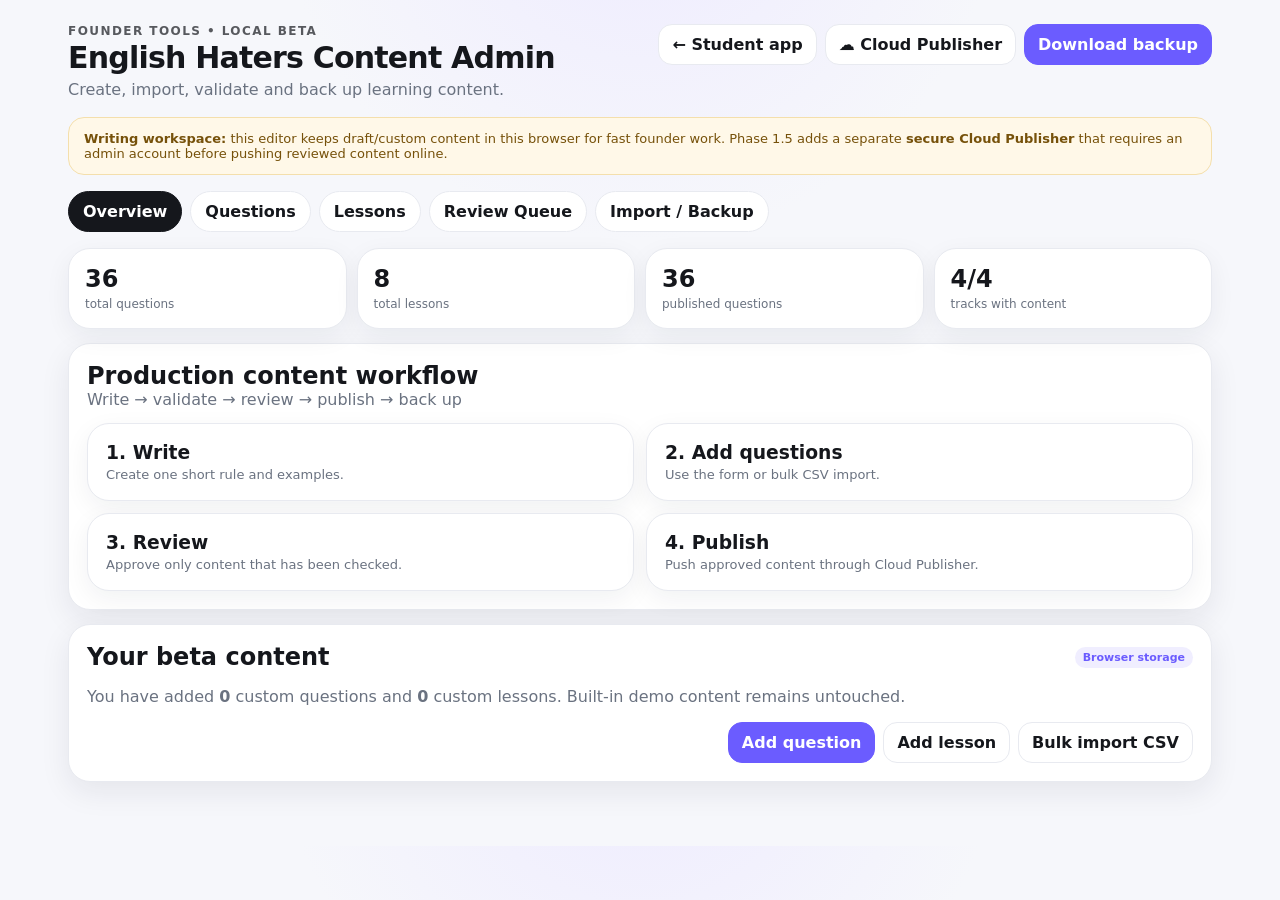
==== admin.html @ be55d84a "V1" ====
<!doctype html>
<html lang="en">
<head>
  <meta charset="utf-8" />
  <meta name="viewport" content="width=device-width, initial-scale=1" />
  <meta name="theme-color" content="#15171c" />
  <meta name="description" content="English Haters Beta content admin." />
  <link rel="stylesheet" href="styles.css" />
  <link rel="stylesheet" href="admin.css" />
  <title>English Haters — Content Admin</title>
</head>
<body>
  <div id="adminApp"></div>
  <script src="data/questions.js"></script>
  <script src="data/lessons.js"></script>
  <script src="admin.js"></script>
</body>
</html>
---- styles.css ----
:root{
  --bg:#f6f7fb;--card:#fff;--text:#15171c;--muted:#6a7280;--line:#e8eaf0;
  --accent:#6b5cff;--accent2:#8c7cff;--good:#1f9d66;--bad:#e14d57;--warn:#e9a23b;
  --radius:22px;--shadow:0 10px 30px rgba(22,27,45,.08)
}
*{box-sizing:border-box} body{margin:0;font-family:Inter,ui-sans-serif,system-ui,-apple-system,Segoe UI,Roboto,Arial;background:var(--bg);color:var(--text)}
button,input,select{font:inherit}.shell{max-width:760px;margin:auto;min-height:100vh;padding:18px 16px 96px}.topbar{display:flex;align-items:center;justify-content:space-between;margin-bottom:18px}.brand{font-weight:900;font-size:20px;letter-spacing:-.5px}.beta{font-size:11px;padding:4px 8px;border-radius:999px;background:#ece9ff;color:#5142d9;margin-left:6px}.avatar{width:38px;height:38px;border-radius:50%;display:grid;place-items:center;background:#15171c;color:#fff;font-weight:800}
.hero{background:linear-gradient(145deg,#15171c,#2d3040);color:#fff;border-radius:28px;padding:22px;box-shadow:var(--shadow);position:relative;overflow:hidden}.hero:after{content:"";position:absolute;width:170px;height:170px;background:rgba(255,255,255,.08);border-radius:50%;right:-55px;top:-65px}.eyebrow{font-size:12px;opacity:.7;text-transform:uppercase;letter-spacing:.12em}.hero h1{font-size:30px;line-height:1.08;margin:8px 0 10px;letter-spacing:-1.1px}.hero p{margin:0;opacity:.78;max-width:520px}.stats{display:grid;grid-template-columns:repeat(3,1fr);gap:10px;margin:14px 0}.stat,.card{background:var(--card);border:1px solid var(--line);border-radius:var(--radius);box-shadow:var(--shadow)}.stat{padding:14px}.stat b{font-size:18px;display:block}.stat span{font-size:12px;color:var(--muted)}
.section-head{display:flex;justify-content:space-between;align-items:center;margin:24px 2px 10px}.section-head h2{font-size:18px;margin:0}.section-head small{color:var(--muted)}.grid{display:grid;grid-template-columns:1fr 1fr;gap:12px}.track{padding:16px;cursor:pointer;transition:.18s transform}.track:hover{transform:translateY(-2px)}.track .icon{font-size:28px}.track h3{margin:9px 0 3px;font-size:17px}.track p{margin:0;color:var(--muted);font-size:13px}.progress{height:8px;background:#efeff5;border-radius:99px;overflow:hidden;margin-top:12px}.progress i{display:block;height:100%;background:var(--accent);border-radius:99px}.cta{width:100%;border:0;border-radius:18px;padding:15px 18px;font-weight:800;cursor:pointer;background:var(--accent);color:#fff}.cta.secondary{background:#fff;color:var(--text);border:1px solid var(--line)}.daily{padding:18px}.daily-row{display:flex;align-items:center;gap:14px}.flame{font-size:34px}.daily h3{margin:0}.daily p{margin:4px 0 0;color:var(--muted);font-size:13px}
.nav{position:fixed;left:50%;transform:translateX(-50%);bottom:0;width:min(760px,100%);display:grid;grid-template-columns:repeat(4,1fr);background:rgba(255,255,255,.95);backdrop-filter:blur(16px);border-top:1px solid var(--line);padding:9px 10px max(9px,env(safe-area-inset-bottom));z-index:20}.nav button{border:0;background:transparent;padding:8px;color:var(--muted);font-size:12px}.nav button.active{color:var(--accent);font-weight:800}.nav b{display:block;font-size:18px;margin-bottom:2px}
.page-title{font-size:28px;letter-spacing:-.8px;margin:8px 0 4px}.sub{color:var(--muted);margin:0 0 18px}.lesson-list{display:grid;gap:10px}.lesson{padding:15px;display:flex;align-items:center;gap:12px;cursor:pointer}.lesson .n{width:38px;height:38px;border-radius:13px;background:#f0eeff;color:var(--accent);display:grid;place-items:center;font-weight:900}.lesson h4{margin:0 0 3px}.lesson p{margin:0;color:var(--muted);font-size:12px}.lesson .arrow{margin-left:auto;color:var(--muted)}
.rule{padding:20px}.rule h2{margin:0 0 10px}.rule p{line-height:1.65}.example{background:#f5f4ff;border:1px solid #e4e0ff;border-radius:16px;padding:14px;margin:12px 0}.quiz{padding:20px}.qmeta{display:flex;justify-content:space-between;color:var(--muted);font-size:12px}.question{font-size:21px;font-weight:800;line-height:1.45;margin:16px 0}.choices{display:grid;gap:10px}.choice{border:1.5px solid var(--line);background:#fff;border-radius:16px;padding:14px;text-align:left;cursor:pointer}.choice.selected{border-color:var(--accent);background:#f6f4ff}.choice.correct{border-color:var(--good);background:#effaf5}.choice.wrong{border-color:var(--bad);background:#fff1f2}.feedback{padding:14px;border-radius:16px;margin-top:12px;font-size:14px}.feedback.good{background:#effaf5;color:#176d4b}.feedback.bad{background:#fff1f2;color:#a22d38}.row{display:flex;gap:10px;margin-top:14px}.row>*{flex:1}.result{text-align:center;padding:26px}.score{font-size:54px;font-weight:950;letter-spacing:-2px}.pill{display:inline-flex;padding:7px 10px;border-radius:999px;background:#f0eeff;color:var(--accent);font-weight:800;font-size:12px;margin:4px}.empty{padding:28px;text-align:center;color:var(--muted)}
@media(max-width:520px){.hero h1{font-size:26px}.grid{grid-template-columns:1fr 1fr}.stats{gap:8px}.stat{padding:11px}.shell{padding-left:12px;padding-right:12px}}
.admin-link{display:block;text-align:center;text-decoration:none;margin-top:12px}

/* Phase 1.3 practice engine */
.mastery-label{display:block;color:var(--muted);font-size:11px;margin-top:6px}.lesson-copy{flex:1;min-width:0}.progress.tiny{height:6px;margin-top:8px}.lesson-copy small{color:var(--muted);font-size:11px}.mastery-box{padding:14px;background:#fafaff;border:1px solid var(--line);border-radius:16px;margin:14px 0}.mastery-box b,.mastery-box span{display:block}.mastery-box span{color:var(--muted);font-size:12px;margin-top:3px}.daily-progress{margin-top:14px}.segment{display:flex;gap:8px;overflow:auto;padding-bottom:8px;margin-bottom:10px;scrollbar-width:none}.segment::-webkit-scrollbar{display:none}.segment button{white-space:nowrap;border:1px solid var(--line);background:#fff;border-radius:999px;padding:9px 12px;color:var(--muted);font-weight:700;cursor:pointer}.segment button.active{background:var(--text);border-color:var(--text);color:#fff}.mode-grid{display:grid;grid-template-columns:1fr 1fr;gap:12px}.mode-card{padding:17px;display:flex;flex-direction:column}.mode-icon{font-size:26px}.mode-card h3{margin:8px 0 4px}.mode-card p{color:var(--muted);font-size:13px;line-height:1.45;margin:0 0 14px;flex:1}.mode-card .cta{padding:12px 13px;border-radius:14px}.builder{padding:18px;margin:14px 0}.hidden{display:none}.builder-head,.panel-title,.topic-main,.quiz-top{display:flex;align-items:center;justify-content:space-between;gap:12px}.builder-head h3{margin:3px 0 12px}.icon-close{border:0;background:#f0f1f5;width:34px;height:34px;border-radius:50%;font-size:22px;cursor:pointer}.practice-form{display:grid;grid-template-columns:repeat(3,1fr);gap:10px;margin-bottom:12px}.practice-form label{font-size:12px;font-weight:800;color:var(--muted)}.practice-form select{width:100%;margin-top:6px;padding:12px;border:1px solid var(--line);border-radius:14px;background:#fff;color:var(--text)}.topic-practice{padding:15px}.topic-main h4{margin:0 0 3px}.topic-main p{margin:0;color:var(--muted);font-size:12px}.topic-main>b{font-size:18px}.small-action{margin-top:10px;border:0;background:#f0eeff;color:var(--accent);font-weight:800;border-radius:12px;padding:9px 13px;cursor:pointer}.small-action:disabled,.cta:disabled{opacity:.45;cursor:not-allowed}.mistake-list{display:grid;gap:10px}.mistake-item{padding:15px}.mistake-item h4{margin:5px 0;font-size:14px}.mistake-item p{margin:0;color:var(--muted);font-size:12px}.tagline{font-size:11px;color:var(--accent);font-weight:800}.quiz-top{font-size:12px;color:var(--muted);margin-bottom:10px}.quiz-top b{color:var(--accent)}.text-btn{border:0;background:transparent;padding:6px 0;color:var(--muted);cursor:pointer}.panel-title h3{margin:0}.panel-title p{margin:4px 0 0;color:var(--muted);font-size:12px}.panel-title>b{color:var(--accent)}.mastery-row{padding:15px;display:flex;align-items:center;justify-content:space-between;gap:10px}.mastery-row span,.mastery-row p{font-size:12px;color:var(--muted)}.mastery-row h4{margin:3px 0}.mastery-row p{margin:0}.mastery-number{font-size:22px;font-weight:900}.feedback small{opacity:.8}.choice:disabled{cursor:default}
@media(max-width:560px){.mode-grid{grid-template-columns:1fr}.practice-form{grid-template-columns:1fr}.mode-card{min-height:0}.segment{margin-left:-2px;margin-right:-2px}}

/* Phase 1.4 exam engine, question bank and OMR */
.nav{grid-template-columns:repeat(5,1fr)}
.exam-actions{display:grid;gap:10px;margin:12px 0 16px}.exam-action{width:100%;padding:15px;display:flex;align-items:center;gap:13px;text-align:left;cursor:pointer}.exam-action>span{font-size:28px}.exam-action>div{flex:1}.exam-action h3{margin:0 0 3px}.exam-action p{margin:0;color:var(--muted);font-size:12px}.exam-action>b{font-size:24px;color:var(--muted)}
.exam-form-grid{display:grid;grid-template-columns:repeat(4,1fr);gap:10px;margin-bottom:13px}.exam-form-grid label,.omr-form label{font-size:12px;font-weight:800;color:var(--muted)}.exam-form-grid select,.omr-form input,.omr-form select,.qb-filter input,.qb-filter select{width:100%;margin-top:6px;padding:12px;border:1px solid var(--line);border-radius:14px;background:#fff;color:var(--text)}.two-actions{display:grid;grid-template-columns:1fr 1fr;gap:10px}
.exam-history{padding:15px;display:flex;align-items:center;justify-content:space-between;gap:12px}.exam-history h4{margin:0 0 3px}.exam-history p{margin:0;color:var(--muted);font-size:12px}.exam-history>b{font-size:23px;color:var(--accent)}
.exam-top{display:grid;grid-template-columns:1fr auto auto;align-items:center;gap:16px;margin-bottom:10px}.exam-top>div{text-align:right}.exam-top small,.exam-top b{display:block}.exam-top small{font-size:10px;color:var(--muted);text-transform:uppercase;letter-spacing:.08em}.exam-top b{font-size:17px}.exam-nav-row{display:grid;grid-template-columns:1fr 1fr;gap:10px;margin-top:14px}.question-palette{display:flex;flex-wrap:wrap;gap:6px;margin:14px 0}.question-palette button{width:34px;height:34px;border:1px solid var(--line);border-radius:10px;background:#fff;color:var(--muted);cursor:pointer;font-size:12px;font-weight:800}.question-palette button.answered{background:#efedff;color:var(--accent);border-color:#d8d2ff}.question-palette button.current{outline:2px solid var(--accent);outline-offset:1px}.danger-lite{background:#fff;color:var(--bad);border:1px solid #ffd6d9}
.review-list,.qb-list{display:grid;gap:10px}.review-item{padding:15px;border-left:4px solid var(--line)}.review-good{border-left-color:var(--good)}.review-bad{border-left-color:var(--bad)}.review-head{display:flex;gap:10px;justify-content:space-between}.review-head b{font-size:14px;line-height:1.45}.review-head span{font-size:20px}.review-item p{margin:8px 0;font-size:13px}.review-explanation{background:#f7f7fa;border-radius:12px;padding:10px;font-size:13px;line-height:1.5;margin-bottom:7px}.review-item small{color:var(--muted)}
.qb-filter{padding:14px;margin:12px 0}.qb-filter>input{margin:0 0 9px}.qb-filter-grid{display:grid;grid-template-columns:repeat(3,1fr);gap:8px;margin-bottom:9px}.qb-filter-grid select{margin:0}.qb-item{padding:15px}.qb-item h4{font-size:15px;line-height:1.5;margin:12px 0}.qb-options{display:grid;grid-template-columns:1fr 1fr;gap:7px}.qb-options span{background:#f7f7fa;border-radius:10px;padding:8px;font-size:12px}.qb-solution{margin-top:10px;background:#effaf5;border-radius:13px;padding:12px;font-size:13px}.qb-solution p{margin:6px 0 0;line-height:1.5}
.omr-form{display:grid;grid-template-columns:1fr 1fr;gap:10px;margin-bottom:13px}.omr-preview{padding:20px;margin:14px 0;background:#fff}.omr-brand{text-align:center;font-weight:950;letter-spacing:.12em}.omr-preview h2{text-align:center;margin:5px 0 15px}.omr-info{display:flex;flex-wrap:wrap;justify-content:space-between;gap:8px;border-block:1px solid var(--line);padding:10px 0;font-size:12px}.omr-grid{display:grid;grid-template-columns:1fr 1fr;gap:4px 22px;margin-top:12px}.omr-row{display:grid;grid-template-columns:30px repeat(4,1fr);align-items:center;font-size:11px;border-bottom:1px dotted #ddd;padding:4px 0}.omr-row span{display:grid;place-items:center;width:24px;height:24px;border:1.5px solid #333;border-radius:50%;font-weight:700}
@media(max-width:620px){.exam-form-grid,.qb-filter-grid,.omr-form{grid-template-columns:1fr 1fr}.two-actions{grid-template-columns:1fr}.omr-grid{grid-template-columns:1fr}.exam-top{grid-template-columns:1fr auto auto;gap:8px}.exam-top .text-btn{font-size:11px}}
@media(max-width:420px){.exam-form-grid,.qb-filter-grid,.omr-form{grid-template-columns:1fr}.qb-options{grid-template-columns:1fr}.nav button{font-size:10px}.nav b{font-size:16px}}

/* Phase 1.5 accounts, profile picture, cloud sync */
.avatar-button{border:0;background:transparent;padding:0;cursor:pointer;border-radius:50%}.avatar,.profile-photo{overflow:hidden}.avatar img,.profile-photo img{width:100%;height:100%;object-fit:cover;display:block}.account-card{padding:18px;margin-bottom:14px}.account-title{display:flex;justify-content:space-between;gap:14px;align-items:flex-start}.account-title h2{margin:3px 0 5px}.account-title p,.profile-fields p{margin:0;color:var(--muted);font-size:13px;line-height:1.45}.cloud-badge{white-space:nowrap;background:#eef7ff;color:#1d65a6;border:1px solid #d4ebff;border-radius:999px;padding:7px 10px;font-size:11px;font-weight:900}.auth-grid{display:grid;grid-template-columns:1fr 1fr;gap:12px;margin-top:16px}.auth-box{border:1px solid var(--line);border-radius:16px;padding:14px}.auth-box h3{margin:0 0 11px}.auth-box label,.profile-fields label{display:block;font-size:12px;font-weight:800;color:var(--muted);margin-bottom:10px}.auth-box input,.profile-fields input{width:100%;margin-top:6px;padding:12px;border:1px solid var(--line);border-radius:13px;background:#fff;color:var(--text)}.auth-box .cta{margin-top:2px}.micro-note{font-size:11px;color:var(--muted);margin:12px 0 0}.account-alert{padding:10px 12px;border-radius:12px;margin-top:12px;font-size:12px}.account-alert.good{background:#effaf5;color:#176d4b}.account-alert.bad{background:#fff1f2;color:#a22d38}.profile-editor{display:grid;grid-template-columns:150px 1fr;gap:18px;align-items:start}.profile-photo-wrap{text-align:center}.profile-photo{width:112px;height:112px;border-radius:32px;background:#f0eeff;color:var(--accent);display:grid;place-items:center;font-size:32px;font-weight:950;margin:0 auto 10px;box-shadow:inset 0 0 0 1px #e0dcff}.photo-action{display:block;background:var(--text);color:#fff;border-radius:12px;padding:9px 10px;font-size:11px;font-weight:800;cursor:pointer}.photo-remove{margin-top:7px;border:0;background:transparent;color:var(--bad);font-size:11px;font-weight:800;cursor:pointer}.profile-fields h2{margin:3px 0 4px}.profile-fields>.cta{max-width:220px}.local-cloud-note{display:flex;gap:8px;flex-direction:column;background:#fafaff;border:1px solid var(--line);border-radius:14px;padding:12px;margin-top:14px;font-size:12px}.local-cloud-note span{color:var(--muted)}.sync-row{display:flex;justify-content:space-between;align-items:center;gap:12px;background:#fafaff;border:1px solid var(--line);border-radius:14px;padding:12px;margin-top:14px}.sync-row span b,.sync-row span small{display:block}.sync-row span small{color:var(--muted);font-size:11px;margin-top:2px}.section-head.compact{margin-top:17px;margin-bottom:8px}.section-head.compact h3{margin:0}.device-list{display:grid;gap:8px;margin-bottom:12px}.device-row{display:flex;justify-content:space-between;align-items:center;gap:10px;border:1px solid var(--line);border-radius:13px;padding:10px 12px}.device-row div b,.device-row div span{display:block}.device-row div b{font-size:12px}.device-row div span{font-size:10px;color:var(--muted);margin-top:3px}.empty.mini{padding:14px;font-size:11px}.account-status{display:flex;align-items:center;gap:12px}.account-status h3,.account-status p{margin:0}.account-status p{color:var(--muted);font-size:12px;margin-top:3px}.status-dot{width:12px;height:12px;border:3px solid #dedafc;border-top-color:var(--accent);border-radius:50%;animation:ehspin .8s linear infinite}@keyframes ehspin{to{transform:rotate(360deg)}}
@media(max-width:560px){.auth-grid{grid-template-columns:1fr}.profile-editor{grid-template-columns:1fr}.profile-fields{text-align:left}.profile-fields>.cta{max-width:none}.account-title{flex-direction:column}.sync-row{align-items:flex-start}.device-row{align-items:flex-start}}


/* Phase 1.6 online beta readiness */
.auth-link{width:100%;border:0;background:transparent;color:var(--accent);font-weight:800;font-size:12px;padding:10px 0 0;cursor:pointer}
.reset-box{margin-top:14px;padding:14px;border:1px solid var(--line);border-radius:14px;background:#fafaff}.reset-box b{display:block}.reset-box p{font-size:12px;color:var(--muted);margin:4px 0 10px}.reset-row{display:grid;grid-template-columns:1fr auto;gap:8px}.reset-row input{min-width:0;padding:11px;border:1px solid var(--line);border-radius:12px}.reset-row .small-action{margin:0}.recovery-form{max-width:440px;margin-top:16px}.install-app{margin-top:10px}.legal-links{display:flex;justify-content:center;gap:16px;margin-top:14px}.legal-links a{font-size:11px;color:var(--muted);text-decoration:none}.legal-links a:hover{color:var(--accent)}
body[data-network="offline"]:before{content:"Offline mode — saved lessons and local progress remain available";position:fixed;z-index:99;left:50%;transform:translateX(-50%);top:8px;width:min(720px,calc(100% - 24px));background:#fff3d9;color:#7b5713;border:1px solid #f2d58e;border-radius:12px;padding:8px 12px;text-align:center;font-size:11px;font-weight:800;box-shadow:var(--shadow)}
@media(max-width:560px){.reset-row{grid-template-columns:1fr}}

/* Phase 1.9 final student experience */
body{background:radial-gradient(circle at 50% -180px,#eeecff 0,#f6f7fb 380px);-webkit-font-smoothing:antialiased}
button,a,input,select{outline-color:var(--accent)}button:focus-visible,a:focus-visible,input:focus-visible,select:focus-visible{outline:3px solid rgba(107,92,255,.24);outline-offset:2px}
.shell{max-width:820px;padding-top:16px}.topbar{margin-bottom:22px}.brand-wrap{display:flex;flex-direction:column;gap:2px}.brand-sub{font-size:10px;color:var(--muted);font-weight:700;letter-spacing:.04em}.top-actions{display:flex;align-items:center;gap:9px}.cloud-dot{display:grid;place-items:center;width:30px;height:30px;border:1px solid #dce9ff;background:#f4f9ff;border-radius:50%;font-size:13px}.beta{background:#ece9ff;color:#5142d9}.welcome-row{display:flex;align-items:center;justify-content:space-between;gap:14px;margin:2px 2px 14px}.welcome-row h1{font-size:25px;letter-spacing:-.8px;margin:3px 0}.welcome-row p{margin:0;color:var(--muted);font-size:12px}.mini-switch{border:1px solid var(--line);background:rgba(255,255,255,.75);border-radius:999px;padding:9px 12px;color:var(--accent);font-size:11px;font-weight:850;white-space:nowrap;cursor:pointer}
.mission-hero{padding:22px 24px;display:grid;grid-template-columns:1fr auto;gap:20px;align-items:center;background:linear-gradient(140deg,#181921 0,#312b66 62%,#6557d7 120%)}.mission-hero:before{content:"";position:absolute;width:260px;height:260px;border:1px solid rgba(255,255,255,.08);border-radius:50%;right:-110px;bottom:-160px}.mission-copy{position:relative;z-index:1}.mission-copy h2{font-size:24px;letter-spacing:-.7px;margin:6px 0 7px}.mission-copy p{font-size:13px;line-height:1.5;max-width:480px}.mission-score{position:relative;z-index:1;min-width:92px;height:92px;border-radius:28px;background:rgba(255,255,255,.12);border:1px solid rgba(255,255,255,.14);display:grid;place-content:center;text-align:center;backdrop-filter:blur(6px)}.mission-score b{font-size:34px;line-height:.9}.mission-score span{font-size:13px;opacity:.75}.mission-score small{font-size:9px;text-transform:uppercase;letter-spacing:.1em;margin-top:3px;opacity:.6}.mission-dots{display:flex;gap:7px;margin:15px 0}.mission-dots i{width:30px;height:7px;border-radius:999px;background:rgba(255,255,255,.18)}.mission-dots i.done{background:#fff}.hero-cta{border:0;background:#fff;color:#252141;border-radius:14px;padding:11px 15px;font-size:12px;font-weight:900;cursor:pointer}.home-stats{margin-top:12px}.home-stats .stat{box-shadow:none}.continue-card{padding:16px;display:grid;grid-template-columns:auto 1fr auto;align-items:center;gap:14px;margin-top:12px}.continue-icon{width:48px;height:48px;border-radius:16px;background:#f0eeff;display:grid;place-items:center;font-size:24px}.continue-copy h3,.smart-practice h3{margin:3px 0 3px}.continue-copy p,.smart-practice p{margin:0;color:var(--muted);font-size:12px;line-height:1.4}.continue-action{margin:0;white-space:nowrap}
.week-card{padding:14px 16px}.week-strip{display:grid;grid-template-columns:repeat(7,1fr);gap:7px}.week-day{display:grid;gap:6px;place-items:center;color:#a4a9b3;font-size:10px;font-weight:800}.week-day i{font-style:normal;width:32px;height:32px;border-radius:11px;background:#f1f2f5;display:grid;place-items:center;font-size:13px}.week-day.active{color:var(--accent)}.week-day.active i{background:#efedff;color:var(--accent)}.week-day.today i{box-shadow:inset 0 0 0 2px var(--accent)}.week-meta{display:flex;justify-content:space-around;gap:8px;border-top:1px solid var(--line);margin-top:13px;padding-top:11px;color:var(--muted);font-size:10px}.week-meta b{color:var(--text);font-size:13px;margin-right:2px}.path-grid{gap:10px}.path-card{appearance:none;width:100%;text-align:left;color:var(--text);position:relative}.path-card.current{border-color:#d8d3ff;box-shadow:0 10px 30px rgba(107,92,255,.09)}.path-top{display:flex;align-items:center;justify-content:space-between}.current-badge{font-size:9px;font-weight:900;color:var(--accent);background:#f0eeff;padding:5px 7px;border-radius:999px}.page-head-row{display:flex;justify-content:space-between;align-items:flex-start;gap:14px;margin-bottom:4px}.page-head-row .sub{margin-bottom:12px}.path-score{flex:0 0 auto;width:72px;height:72px;border-radius:23px;background:#fff;border:1px solid var(--line);display:grid;place-content:center;text-align:center;box-shadow:var(--shadow)}.path-score b{font-size:20px}.path-score span{font-size:9px;color:var(--muted);text-transform:uppercase;letter-spacing:.08em}.learn-next{padding:15px 16px;display:grid;grid-template-columns:1fr auto;align-items:center;gap:12px;margin:8px 0 14px;background:linear-gradient(135deg,#fff,#faf9ff)}.learn-next h3{margin:3px 0}.learn-next p{margin:0;color:var(--muted);font-size:11px}.learn-next .small-action{margin:0}.path-lesson{appearance:none;width:100%;text-align:left;color:var(--text)}.lesson-title-row{display:flex;justify-content:space-between;align-items:center;gap:8px}.topic-status{font-size:9px;font-weight:900;padding:4px 6px;border-radius:999px;background:#f0f1f4;color:var(--muted);white-space:nowrap}.topic-status.progressing{background:#fff4dd;color:#936316}.topic-status.strong{background:#eaf8f1;color:#17734d}.lesson .n.complete{background:#eaf8f1;color:var(--good)}
.smart-practice{display:grid;grid-template-columns:auto 1fr minmax(130px,auto);gap:14px;align-items:center;padding:17px;margin:8px 0 12px;background:linear-gradient(135deg,#fff,#f8f7ff)}.smart-practice .cta{padding:12px 14px;border-radius:14px}.practice-kpis{display:grid;grid-template-columns:repeat(3,1fr);gap:8px;margin:0 0 12px}.practice-kpis>div{background:#fff;border:1px solid var(--line);border-radius:15px;padding:11px 12px}.practice-kpis b,.practice-kpis span{display:block}.practice-kpis b{font-size:17px}.practice-kpis span{font-size:10px;color:var(--muted)}.mode-card.featured{border-color:#d9d4ff;background:linear-gradient(145deg,#fff,#faf9ff)}.mode-label{font-size:8px;font-weight:950;letter-spacing:.1em;color:var(--accent);margin-top:4px}.result-v2{max-width:520px;margin:24px auto}.result-icon{font-size:42px;margin-bottom:6px}.result-stats{display:grid;grid-template-columns:repeat(3,1fr);gap:7px;margin:17px 0}.result-stats span{border:1px solid var(--line);background:#fafaff;border-radius:13px;padding:9px 5px;font-size:10px;color:var(--muted)}.result-stats b{display:block;font-size:14px;color:var(--text)}.result-actions{display:grid;gap:9px}.text-link{border:0;background:transparent;color:var(--muted);font-weight:800;padding:8px;cursor:pointer}.level-orb{width:72px;height:72px;border-radius:50%;background:linear-gradient(145deg,#6b5cff,#8f82ff);color:#fff;display:grid;place-content:center;text-align:center;box-shadow:0 10px 25px rgba(107,92,255,.25)}.level-orb b{font-size:25px;line-height:1}.level-orb span{font-size:8px;letter-spacing:.12em;margin-top:2px}.level-card{padding:16px}.level-progress{height:10px}.founder-card{display:grid;gap:12px}.founder-card h3{margin:4px 0}.founder-card p{margin:0;color:var(--muted);font-size:12px}.profile-stats{margin-top:0}
.card{transition:border-color .18s ease,box-shadow .18s ease,transform .18s ease}.track:hover,.path-lesson:hover,.exam-action:hover{transform:translateY(-1px);border-color:#dad6ff}.choice:hover:not(:disabled){border-color:#cfc9ff}.cta,.small-action,.hero-cta{transition:transform .12s ease,filter .12s ease}.cta:active,.small-action:active,.hero-cta:active{transform:scale(.985)}
@media(max-width:620px){.mission-hero{grid-template-columns:1fr auto;padding:20px}.mission-score{min-width:75px;width:75px;height:75px;border-radius:24px}.mission-score b{font-size:28px}.continue-card{grid-template-columns:auto 1fr}.continue-action{grid-column:1/-1;width:100%}.smart-practice{grid-template-columns:auto 1fr}.smart-practice .cta{grid-column:1/-1}.page-head-row{align-items:center}.path-score,.level-orb{width:62px;height:62px}.week-day i{width:29px;height:29px}}
@media(max-width:460px){.shell{padding-bottom:91px}.welcome-row h1{font-size:22px}.mission-hero{grid-template-columns:1fr}.mission-score{display:none}.mission-copy h2{font-size:21px}.hero-cta{width:100%}.home-stats .stat b{font-size:16px}.path-grid{grid-template-columns:1fr 1fr}.path-card{padding:13px}.path-card .icon{font-size:23px}.path-card h3{font-size:14px}.path-card p{font-size:11px}.week-card{padding:12px 10px}.week-strip{gap:3px}.week-day i{width:27px;height:27px}.page-head-row .page-title{font-size:25px}.practice-kpis>div{padding:9px}.result-stats{grid-template-columns:1fr 1fr 1fr}.brand-sub{display:none}}

/* Phase 1.11 gamification & retention */
.mission-list{display:grid;gap:9px}.mission-row{padding:13px 14px;display:grid;grid-template-columns:auto 1fr auto;gap:11px;align-items:center;box-shadow:none}.mission-row h4{margin:0 0 2px;font-size:14px}.mission-row p{margin:0;color:var(--muted);font-size:10px}.mission-row>b{font-size:12px;color:var(--muted)}.mission-icon{width:38px;height:38px;border-radius:13px;background:#f0eeff;color:var(--accent);display:grid;place-items:center;font-size:18px;font-weight:900}.mission-done{border-color:#d6eee2;background:#fbfefc}.mission-done .mission-icon{background:#eaf8f1;color:var(--good)}
.milestone-card{padding:15px 16px;display:grid;grid-template-columns:auto 1fr;gap:13px;align-items:center;margin-top:12px;background:linear-gradient(135deg,#fff,#faf9ff)}.milestone-card h3{margin:3px 0 2px;font-size:15px}.milestone-card small{color:var(--muted);font-size:10px}.milestone-icon{width:46px;height:46px;border-radius:16px;background:#f4f0ff;display:grid;place-items:center;font-size:22px}.profile-milestone{margin-top:12px}
.badge-peek{display:grid;grid-template-columns:repeat(3,1fr);gap:8px}.badge-chip{border:1px solid var(--line);background:#fff;border-radius:16px;padding:11px 7px;text-align:center;display:grid;gap:5px}.badge-chip span{font-size:21px}.badge-chip b{font-size:9px;line-height:1.2}.badge-chip.locked{filter:grayscale(.8);opacity:.52}.badge-chip.unlocked{border-color:#dcd7ff;background:#fbfaff}.center-link{display:block;margin:8px auto 0}
.achievement-grid{display:grid;grid-template-columns:1fr 1fr;gap:9px}.achievement{padding:13px;display:grid;grid-template-columns:auto 1fr;gap:10px;align-items:center;position:relative;box-shadow:none}.achievement h4{margin:0 0 2px;font-size:13px}.achievement p{margin:0;color:var(--muted);font-size:10px;line-height:1.35}.achievement>span{grid-column:2;font-size:9px;font-weight:900;color:var(--muted);text-transform:uppercase;letter-spacing:.06em}.achievement-icon{width:42px;height:42px;border-radius:14px;background:#f0eeff;display:grid;place-items:center;font-size:20px}.achievement.unlocked{border-color:#dad5ff;background:#fdfcff}.achievement.unlocked>span{color:var(--accent)}.achievement.locked{opacity:.62;filter:grayscale(.65)}
.heatmap-card{padding:15px}.heatmap{display:grid;grid-template-columns:repeat(14,1fr);gap:5px}.heatmap i,.heat-legend i{display:block;aspect-ratio:1;border-radius:5px;background:#eef0f4}.heatmap i.today{outline:2px solid var(--accent);outline-offset:1px}.heat-0{background:#eef0f4!important}.heat-1{background:#dedaff!important}.heat-2{background:#bcb4ff!important}.heat-3{background:#8b7eff!important}.heat-4{background:#5d4ee8!important}.heat-legend{display:flex;justify-content:flex-end;align-items:center;gap:4px;margin-top:10px;color:var(--muted);font-size:9px}.heat-legend i{width:10px;height:10px;aspect-ratio:auto}
.unlock-panel{margin:14px 0;padding:12px;border:1px solid #ddd8ff;background:#faf9ff;border-radius:16px;text-align:left}.unlock-item{display:flex;gap:10px;align-items:center;padding:8px 0}.unlock-item+ .unlock-item{border-top:1px solid var(--line)}.unlock-item>span{font-size:23px}.unlock-item b,.unlock-item small{display:block}.unlock-item b{font-size:12px}.unlock-item small{font-size:9px;color:var(--muted);margin-top:2px}.exam-unlocks{max-width:420px;margin-left:auto;margin-right:auto}
.level-orb span{max-width:58px;line-height:1.15}.level-card .panel-title .eyebrow{opacity:1;color:var(--accent)}
@media(max-width:520px){.achievement-grid{grid-template-columns:1fr}.badge-peek{grid-template-columns:repeat(3,1fr)}.heatmap{grid-template-columns:repeat(7,1fr)}.mission-row{grid-template-columns:auto 1fr auto}.mission-row{padding:11px}.mission-icon{width:34px;height:34px}.badge-chip b{font-size:8px}}


/* Phase 1.12 final polish, accessibility & responsive QA */
:root{--focus:#3322cc;--surface-soft:#fafaff;--nav-h:76px}
html{scroll-behavior:smooth;-webkit-text-size-adjust:100%}body{min-width:300px;background:radial-gradient(circle at 50% -120px,#eeebff 0,#f6f7fb 360px);font-synthesis:none;text-rendering:optimizeLegibility;-webkit-font-smoothing:antialiased}button,a,input,select{touch-action:manipulation}button{color:inherit}button:not(:disabled),a[href],label[for]{-webkit-tap-highlight-color:rgba(107,92,255,.12)}
.skip-link{position:fixed;left:12px;top:10px;z-index:999;transform:translateY(-160%);background:#15171c;color:#fff;border-radius:12px;padding:10px 14px;font-weight:900;text-decoration:none;box-shadow:var(--shadow)}.skip-link:focus{transform:none}.sr-only{position:absolute!important;width:1px!important;height:1px!important;padding:0!important;margin:-1px!important;overflow:hidden!important;clip:rect(0,0,0,0)!important;white-space:nowrap!important;border:0!important}.noscript{margin:20px auto;max-width:720px;padding:16px;border:1px solid #f2d58e;border-radius:16px;background:#fff3d9;color:#6d4b0a;font-weight:700}.boot-loader{min-height:70vh;display:grid;place-content:center;justify-items:center;gap:8px;color:var(--muted)}.boot-loader span{width:36px;height:36px;border:4px solid #dedafc;border-top-color:var(--accent);border-radius:50%;animation:ehspin .8s linear infinite}.boot-loader b{font-size:20px;color:var(--text)}.boot-loader small{font-size:11px}
:where(button,a,input,select,textarea):focus-visible{outline:3px solid rgba(51,34,204,.34);outline-offset:3px}.card:focus-visible{border-color:var(--accent)}
.shell{width:100%;padding-bottom:calc(var(--nav-h) + 28px + env(safe-area-inset-bottom));animation:pagein .18s ease-out}.topbar{position:relative}.brand{line-height:1.1}.avatar-button{min-width:44px;min-height:44px;display:grid;place-items:center}.cloud-dot{cursor:default}.nav{min-height:var(--nav-h);box-shadow:0 -8px 30px rgba(22,27,45,.06)}.nav button{min-height:54px;border-radius:14px;display:grid;place-content:center;gap:2px;cursor:pointer}.nav button:hover{background:#f8f7ff}.nav button.active{background:#f3f1ff}.nav button span{display:block}.nav b{line-height:1}
.card{box-shadow:0 8px 26px rgba(22,27,45,.06)}.hero{box-shadow:0 18px 44px rgba(22,27,45,.14)}.cta,.small-action,.hero-cta,.mini-switch{min-height:44px}.choice{min-height:52px;display:grid;grid-template-columns:32px 1fr;gap:9px;align-items:center;line-height:1.35}.choice-key{width:30px;height:30px;border-radius:10px;background:#f1f2f7;display:grid;place-items:center;font-size:11px;font-weight:950;color:var(--muted)}.choice.selected .choice-key{background:#e9e5ff;color:var(--accent)}.choice.correct .choice-key{background:#dff4e9;color:var(--good)}.choice.wrong .choice-key{background:#ffe0e3;color:var(--bad)}.question{font-size:clamp(19px,4.2vw,23px);letter-spacing:-.25px}.progress i{transition:width .28s ease}.feedback{line-height:1.5}.empty h3{color:var(--text);margin:0 0 6px}.empty p{margin:0;line-height:1.5}
.page-title{font-size:clamp(25px,6vw,31px)}.eyebrow{font-weight:800}.segment button{min-height:42px}.exam-action,.path-lesson,.path-card{min-height:44px}.question-palette button{min-width:38px;min-height:38px}.auth-box input,.profile-fields input,.practice-form select,.exam-form-grid select,.omr-form input,.omr-form select,.qb-filter input,.qb-filter select{min-height:46px}.account-alert{line-height:1.45}
body[data-network="offline"] .shell{padding-top:54px}
@keyframes pagein{from{opacity:.45;transform:translateY(3px)}to{opacity:1;transform:none}}
@media(max-width:420px){:root{--radius:19px}.shell{padding-left:10px;padding-right:10px}.topbar{margin-bottom:17px}.brand{font-size:18px}.beta{font-size:9px;padding:3px 6px}.stats{grid-template-columns:repeat(3,minmax(0,1fr))}.stat span{font-size:10px}.stat b{font-size:15px}.nav{padding-left:4px;padding-right:4px}.nav button{font-size:10px}.nav b{font-size:17px}.path-grid{grid-template-columns:1fr}.badge-peek{grid-template-columns:repeat(3,minmax(0,1fr))}.question{margin-top:14px}.quiz{padding:16px}.row{flex-direction:column}.row>*{width:100%}.two-actions{grid-template-columns:1fr}.profile-editor{grid-template-columns:1fr}.profile-fields>.cta{max-width:none}.auth-grid{grid-template-columns:1fr}.exam-form-grid{grid-template-columns:1fr 1fr}.week-meta{font-size:9px;flex-wrap:wrap}}
@media(min-width:900px){.shell{padding-top:28px}.nav{bottom:14px;border:1px solid var(--line);border-radius:24px;width:min(780px,calc(100% - 28px));padding-bottom:9px}.nav:after{content:"";position:absolute;inset:0;border-radius:inherit;pointer-events:none;box-shadow:0 12px 40px rgba(22,27,45,.10)}.hero{padding:26px}.mission-hero{padding:26px}}
@media(prefers-reduced-motion:reduce){html{scroll-behavior:auto}*,*:before,*:after{animation-duration:.001ms!important;animation-iteration-count:1!important;transition-duration:.001ms!important}.card:hover,.track:hover,.path-lesson:hover,.exam-action:hover{transform:none!important}}
@media(forced-colors:active){.progress i,.heatmap i,.mission-icon,.choice-key{forced-color-adjust:none}.card,.choice,.cta.secondary{border:1px solid CanvasText}.nav button.active{outline:2px solid Highlight}}
---- admin.css ----
.admin-shell{max-width:1180px;margin:auto;padding:24px 18px 64px}.admin-top{display:flex;align-items:flex-start;justify-content:space-between;gap:16px;margin-bottom:18px}.admin-top h1{margin:2px 0 5px;font-size:30px;letter-spacing:-.8px}.admin-actions{display:flex;gap:8px;flex-wrap:wrap}.small-btn{border:1px solid var(--line);background:#fff;color:var(--text);border-radius:14px;padding:10px 13px;font-weight:800;cursor:pointer;text-decoration:none}.small-btn.primary{background:var(--accent);color:#fff;border-color:var(--accent)}.small-btn.danger{color:var(--bad)}.notice{padding:13px 15px;background:#fff8e8;border:1px solid #f4dfac;border-radius:16px;color:#76510a;font-size:13px;margin-bottom:16px}.admin-tabs{display:flex;gap:8px;overflow:auto;margin:16px 0}.admin-tabs button{white-space:nowrap;border:1px solid var(--line);background:#fff;border-radius:999px;padding:10px 14px;font-weight:800;cursor:pointer}.admin-tabs button.active{background:#15171c;color:#fff;border-color:#15171c}.admin-grid{display:grid;grid-template-columns:repeat(4,1fr);gap:10px}.admin-stat{padding:16px}.admin-stat b{display:block;font-size:24px}.admin-stat span{color:var(--muted);font-size:12px}.panel{background:#fff;border:1px solid var(--line);border-radius:22px;box-shadow:var(--shadow);padding:18px;margin-top:14px}.panel-head{display:flex;justify-content:space-between;align-items:center;gap:12px;margin-bottom:14px}.panel h2,.panel h3{margin:0}.form-grid{display:grid;grid-template-columns:repeat(2,1fr);gap:12px}.form-grid .full{grid-column:1/-1}.field label{display:block;font-size:12px;font-weight:800;margin:0 0 6px;color:#444a56}.field input,.field select,.field textarea{width:100%;border:1px solid var(--line);border-radius:13px;padding:11px 12px;background:#fff;color:var(--text);outline:none}.field textarea{min-height:94px;resize:vertical}.field input:focus,.field select:focus,.field textarea:focus{border-color:var(--accent);box-shadow:0 0 0 3px rgba(107,92,255,.1)}.form-actions{display:flex;gap:8px;justify-content:flex-end;margin-top:14px}.table-wrap{overflow:auto;border:1px solid var(--line);border-radius:16px}.admin-table{width:100%;border-collapse:collapse;min-width:850px}.admin-table th,.admin-table td{text-align:left;padding:11px 12px;border-bottom:1px solid var(--line);font-size:13px;vertical-align:top}.admin-table th{font-size:11px;text-transform:uppercase;letter-spacing:.06em;color:var(--muted);background:#fafafd}.admin-table tr:last-child td{border-bottom:0}.tag{display:inline-flex;border-radius:999px;background:#f0eeff;color:var(--accent);padding:4px 8px;font-size:11px;font-weight:800}.tag.green{background:#effaf5;color:#176d4b}.table-actions{display:flex;gap:6px}.icon-btn{border:1px solid var(--line);background:#fff;border-radius:10px;padding:6px 8px;cursor:pointer}.import-drop{border:2px dashed #d6d8e2;border-radius:18px;padding:24px;text-align:center;background:#fafafd}.import-drop input{max-width:100%}.import-help{font-size:13px;color:var(--muted);line-height:1.55}.validation{margin-top:12px;padding:12px 14px;border-radius:14px;font-size:13px}.validation.ok{background:#effaf5;color:#176d4b}.validation.bad{background:#fff1f2;color:#a22d38}.code-note{font-family:ui-monospace,SFMono-Regular,Consolas,monospace;font-size:12px;background:#f6f7fb;border:1px solid var(--line);padding:11px;border-radius:12px;overflow:auto}.empty-state{text-align:center;color:var(--muted);padding:26px}.filter-row{display:flex;gap:8px;flex-wrap:wrap;margin-bottom:12px}.filter-row input,.filter-row select{border:1px solid var(--line);border-radius:12px;padding:9px 11px;background:#fff}.muted{color:var(--muted)}
@media(max-width:800px){.admin-grid{grid-template-columns:1fr 1fr}.form-grid{grid-template-columns:1fr}.form-grid .full{grid-column:1}.admin-top{flex-direction:column}.admin-actions{width:100%}.small-btn{flex:1;text-align:center}}
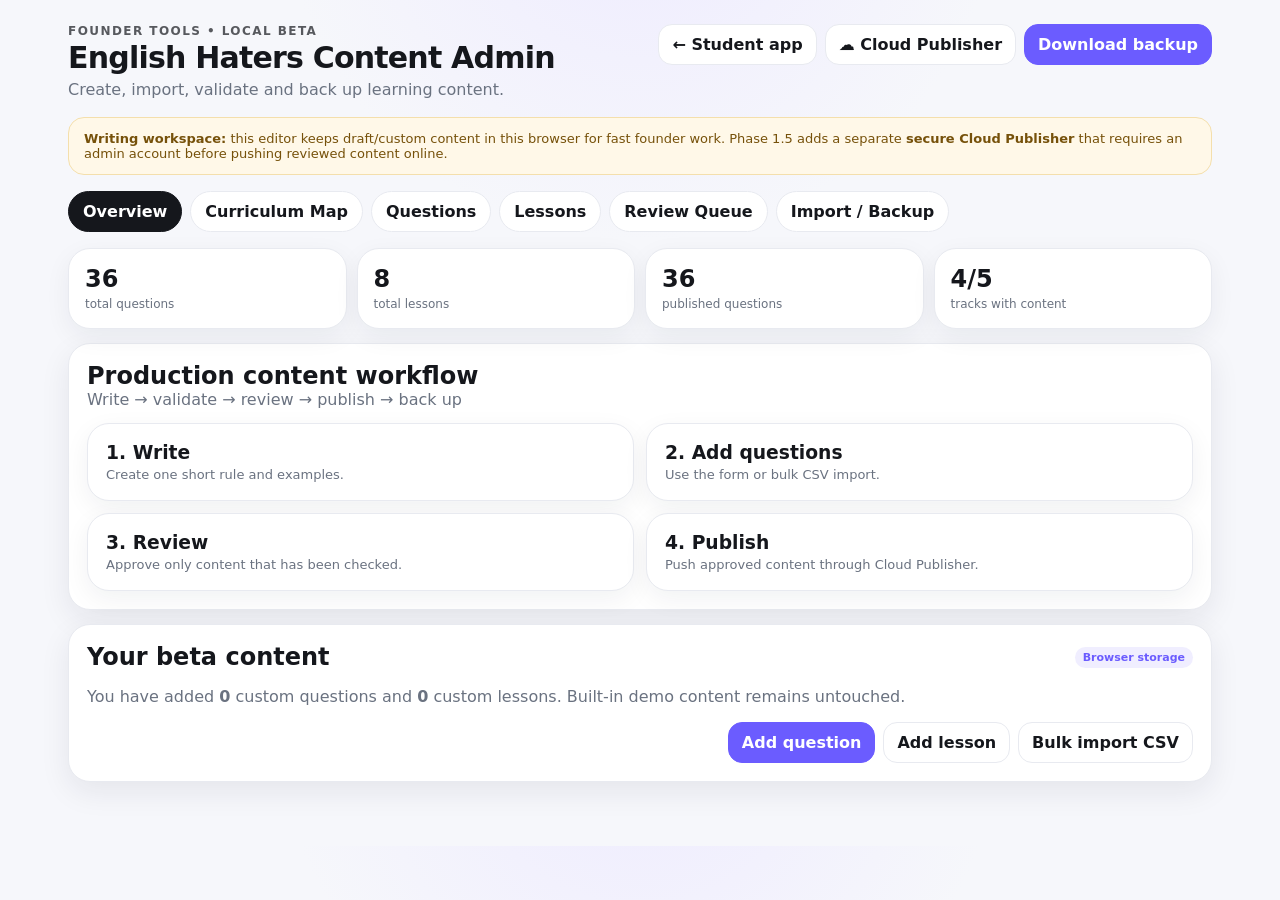
==== commit 814e5431: "v3" ====
--- a/admin.html
+++ b/admin.html
@@ -11,6 +11,7 @@
 </head>
 <body>
   <div id="adminApp"></div>
+  <script src="data/curriculum.js"></script>
   <script src="data/questions.js"></script>
   <script src="data/lessons.js"></script>
   <script src="admin.js"></script>
--- a/admin.css
+++ b/admin.css
@@ -1,2 +1,5 @@
 .admin-shell{max-width:1180px;margin:auto;padding:24px 18px 64px}.admin-top{display:flex;align-items:flex-start;justify-content:space-between;gap:16px;margin-bottom:18px}.admin-top h1{margin:2px 0 5px;font-size:30px;letter-spacing:-.8px}.admin-actions{display:flex;gap:8px;flex-wrap:wrap}.small-btn{border:1px solid var(--line);background:#fff;color:var(--text);border-radius:14px;padding:10px 13px;font-weight:800;cursor:pointer;text-decoration:none}.small-btn.primary{background:var(--accent);color:#fff;border-color:var(--accent)}.small-btn.danger{color:var(--bad)}.notice{padding:13px 15px;background:#fff8e8;border:1px solid #f4dfac;border-radius:16px;color:#76510a;font-size:13px;margin-bottom:16px}.admin-tabs{display:flex;gap:8px;overflow:auto;margin:16px 0}.admin-tabs button{white-space:nowrap;border:1px solid var(--line);background:#fff;border-radius:999px;padding:10px 14px;font-weight:800;cursor:pointer}.admin-tabs button.active{background:#15171c;color:#fff;border-color:#15171c}.admin-grid{display:grid;grid-template-columns:repeat(4,1fr);gap:10px}.admin-stat{padding:16px}.admin-stat b{display:block;font-size:24px}.admin-stat span{color:var(--muted);font-size:12px}.panel{background:#fff;border:1px solid var(--line);border-radius:22px;box-shadow:var(--shadow);padding:18px;margin-top:14px}.panel-head{display:flex;justify-content:space-between;align-items:center;gap:12px;margin-bottom:14px}.panel h2,.panel h3{margin:0}.form-grid{display:grid;grid-template-columns:repeat(2,1fr);gap:12px}.form-grid .full{grid-column:1/-1}.field label{display:block;font-size:12px;font-weight:800;margin:0 0 6px;color:#444a56}.field input,.field select,.field textarea{width:100%;border:1px solid var(--line);border-radius:13px;padding:11px 12px;background:#fff;color:var(--text);outline:none}.field textarea{min-height:94px;resize:vertical}.field input:focus,.field select:focus,.field textarea:focus{border-color:var(--accent);box-shadow:0 0 0 3px rgba(107,92,255,.1)}.form-actions{display:flex;gap:8px;justify-content:flex-end;margin-top:14px}.table-wrap{overflow:auto;border:1px solid var(--line);border-radius:16px}.admin-table{width:100%;border-collapse:collapse;min-width:850px}.admin-table th,.admin-table td{text-align:left;padding:11px 12px;border-bottom:1px solid var(--line);font-size:13px;vertical-align:top}.admin-table th{font-size:11px;text-transform:uppercase;letter-spacing:.06em;color:var(--muted);background:#fafafd}.admin-table tr:last-child td{border-bottom:0}.tag{display:inline-flex;border-radius:999px;background:#f0eeff;color:var(--accent);padding:4px 8px;font-size:11px;font-weight:800}.tag.green{background:#effaf5;color:#176d4b}.table-actions{display:flex;gap:6px}.icon-btn{border:1px solid var(--line);background:#fff;border-radius:10px;padding:6px 8px;cursor:pointer}.import-drop{border:2px dashed #d6d8e2;border-radius:18px;padding:24px;text-align:center;background:#fafafd}.import-drop input{max-width:100%}.import-help{font-size:13px;color:var(--muted);line-height:1.55}.validation{margin-top:12px;padding:12px 14px;border-radius:14px;font-size:13px}.validation.ok{background:#effaf5;color:#176d4b}.validation.bad{background:#fff1f2;color:#a22d38}.code-note{font-family:ui-monospace,SFMono-Regular,Consolas,monospace;font-size:12px;background:#f6f7fb;border:1px solid var(--line);padding:11px;border-radius:12px;overflow:auto}.empty-state{text-align:center;color:var(--muted);padding:26px}.filter-row{display:flex;gap:8px;flex-wrap:wrap;margin-bottom:12px}.filter-row input,.filter-row select{border:1px solid var(--line);border-radius:12px;padding:9px 11px;background:#fff}.muted{color:var(--muted)}
 @media(max-width:800px){.admin-grid{grid-template-columns:1fr 1fr}.form-grid{grid-template-columns:1fr}.form-grid .full{grid-column:1}.admin-top{flex-direction:column}.admin-actions{width:100%}.small-btn{flex:1;text-align:center}}
+
+/* Phase 2.0 curriculum map */
+.curriculum-track .panel-head{align-items:flex-start}.curriculum-track .muted{max-width:760px;line-height:1.45;margin-top:5px}.curriculum-module{border:1px solid var(--line,#e4e6ed);border-radius:16px;background:#fff;margin:10px 0;overflow:hidden}.curriculum-module summary{cursor:pointer;list-style:none;padding:13px 15px;font-weight:900;display:flex;align-items:center;justify-content:space-between;gap:12px;background:#fafaff}.curriculum-module summary::-webkit-details-marker{display:none}.curriculum-module summary span{font-size:10px;color:var(--muted,#717684);font-weight:800}.curriculum-topic{display:grid;grid-template-columns:1fr auto;gap:12px;align-items:center;padding:11px 15px;border-top:1px solid var(--line,#e4e6ed)}.curriculum-topic b,.curriculum-topic small{display:block}.curriculum-topic b{font-size:13px}.curriculum-topic small{font-size:10px;color:var(--muted,#717684);margin-top:3px;line-height:1.4}.curriculum-topic.ready{background:#fbfefc}.curriculum-counts{display:flex;gap:5px}.curriculum-counts span{min-width:34px;padding:5px 7px;border-radius:10px;background:#f1f2f7;text-align:center;font-size:9px;font-weight:900;color:#656b78}.curriculum-topic.ready .curriculum-counts span{background:#e8f7ef;color:#24744b}@media(max-width:620px){.curriculum-topic{grid-template-columns:1fr}.curriculum-counts{justify-content:flex-start}}
